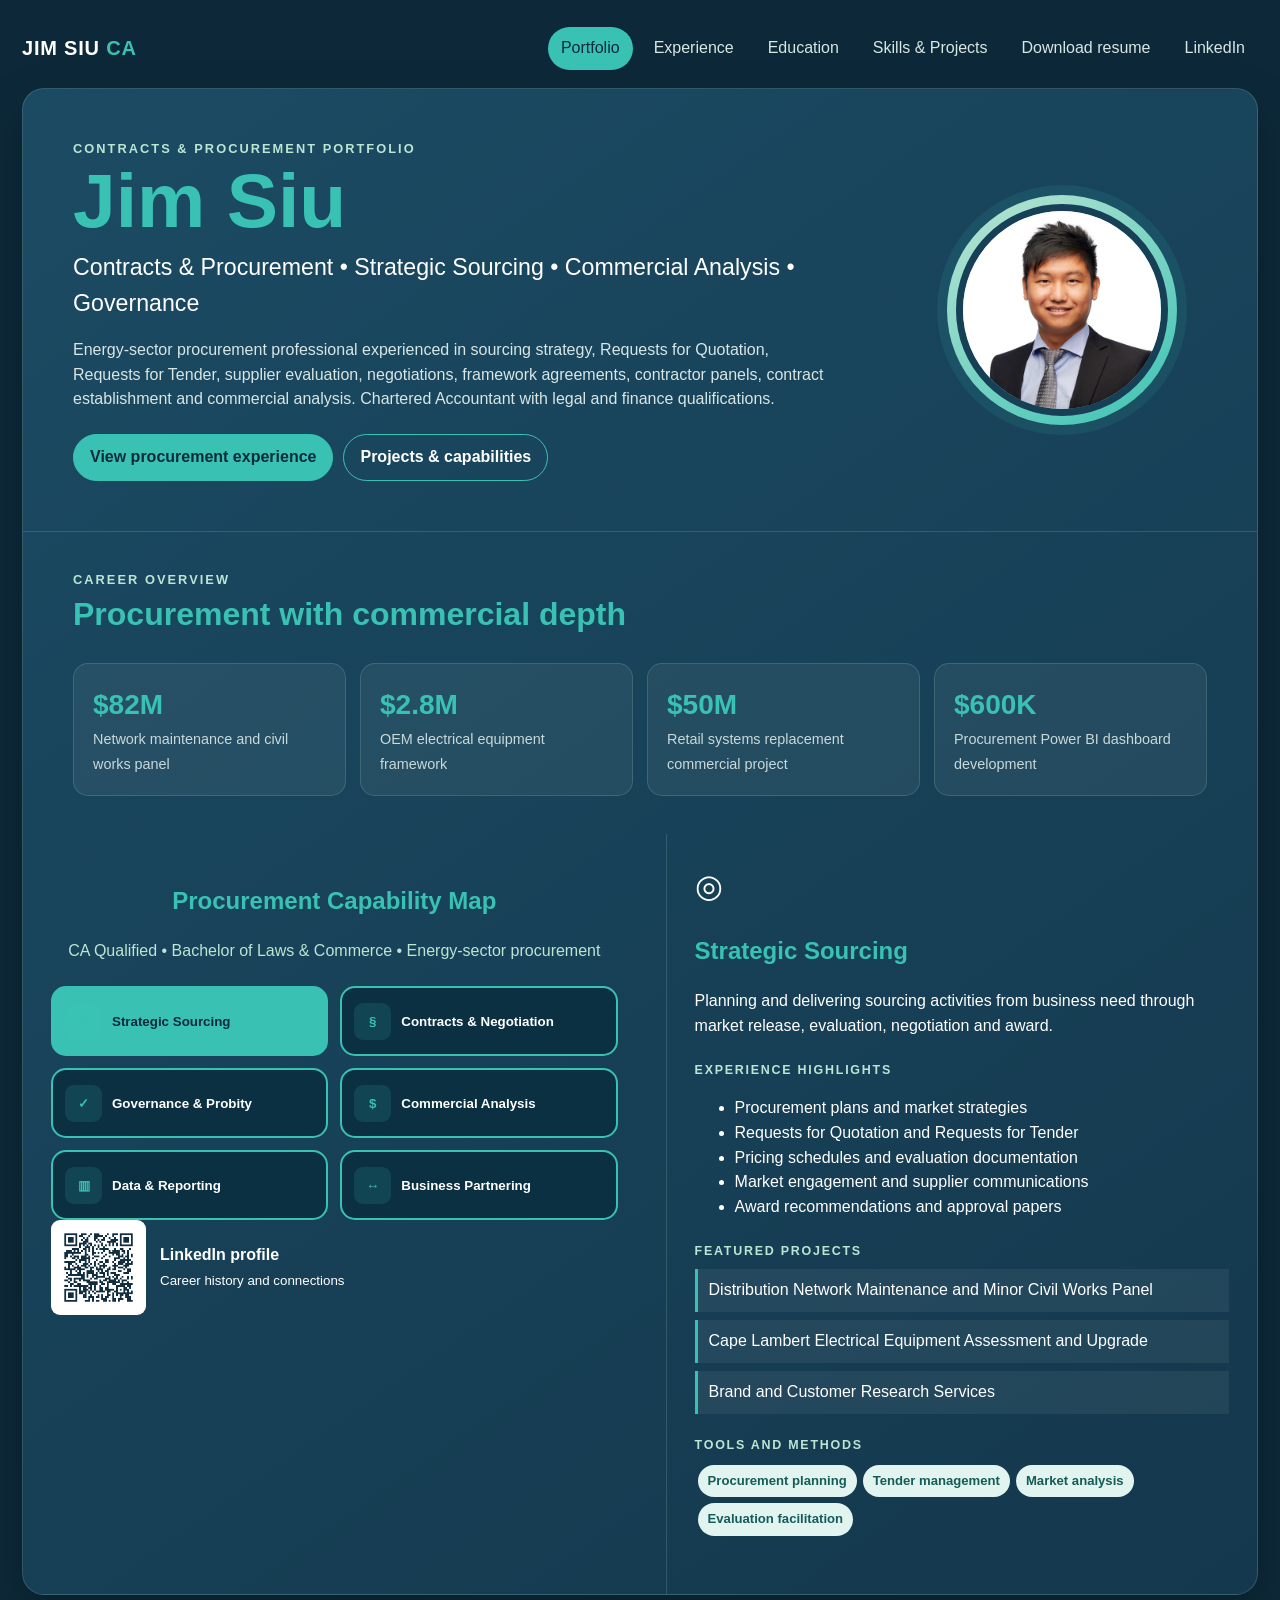
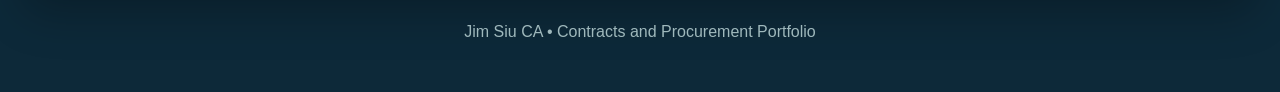
==== index.html @ 6fbc2d24 "Add files via upload" ====
<!doctype html><html lang="en"><head><meta charset="utf-8"><meta name="viewport" content="width=device-width,initial-scale=1"><meta name="description" content="Jim Siu contracts and procurement career portfolio"><title>Jim Siu | Portfolio</title><link rel="stylesheet" href="styles.css"></head><body><a class="skip" href="#main">Skip to content</a><div class="wrap"><header class="top"><a class="brand" href="index.html">JIM SIU <span>CA</span></a><nav class="nav" aria-label="Primary"><a href="index.html" class="active">Portfolio</a><a href="experience.html">Experience</a><a href="education.html">Education</a><a href="skills.html">Skills & Projects</a><a href="Jim_Siu_Resume_Procurement.docx">Download resume</a><a href="http://www.linkedin.com/in/jim-gim-seng-siu" target="_blank" rel="noopener">LinkedIn</a></nav></header><main id="main" class="page"><section class="hero"><div><div class="kicker">Contracts & Procurement Portfolio</div><h1>Jim Siu</h1><h2>Contracts & Procurement • Strategic Sourcing • Commercial Analysis • Governance</h2><p>Energy-sector procurement professional experienced in sourcing strategy, Requests for Quotation, Requests for Tender, supplier evaluation, negotiations, framework agreements, contractor panels, contract establishment and commercial analysis. Chartered Accountant with legal and finance qualifications.</p><div class="buttons"><a class="btn primary" href="experience.html">View procurement experience</a><a class="btn secondary" href="skills.html">Projects & capabilities</a></div></div><div class="portrait"><img src="[data-uri]" alt="Professional portrait"></div></section>
<section class="section"><div class="kicker">Career overview</div><h2>Procurement with commercial depth</h2><div class="metrics"><div><strong>$82M</strong><span>Network maintenance and civil works panel</span></div><div><strong>$2.8M</strong><span>OEM electrical equipment framework</span></div><div><strong>$50M</strong><span>Retail systems replacement commercial project</span></div><div><strong>$600K</strong><span>Procurement Power BI dashboard development</span></div></div></section>
<section class="dashboard"><div class="map"><h2>Procurement Capability Map</h2><p class="credential">CA Qualified • Bachelor of Laws & Commerce • Energy-sector procurement</p><div class="nodes" id="nodes"></div><div class="qr"><img src="[data-uri]" alt="QR code for LinkedIn"><span><strong>LinkedIn profile</strong><br><small>Career history and connections</small></span></div></div><aside class="panel" aria-live="polite"><div id="panelContent"></div></aside></section>
<script>const profile={
"sourcing":{"title":"Strategic Sourcing","icon":"◎","summary":"Planning and delivering sourcing activities from business need through market release, evaluation, negotiation and award.","points":["Procurement plans and market strategies","Requests for Quotation and Requests for Tender","Pricing schedules and evaluation documentation","Market engagement and supplier communications","Award recommendations and approval papers"],"projects":["Distribution Network Maintenance and Minor Civil Works Panel","Cape Lambert Electrical Equipment Assessment and Upgrade","Brand and Customer Research Services"],"tools":["Procurement planning","Tender management","Market analysis","Evaluation facilitation"]},
"contracts":{"title":"Contracts & Negotiation","icon":"§","summary":"Developing practical contracting arrangements and supporting negotiations on pricing, risk and proposed contract changes.","points":["Framework agreements and contractor panels","Contract departures and negotiation support","Supplier clarifications and contract execution","Commercial terms, pricing and risk allocation","Contract and sourcing records in PRISM"],"projects":["Schneider Electric OEM Framework","Composite Crossarms Supply Agreement","Retail Systems Replacement"],"tools":["Contract review","Negotiation plans","PRISM","Legal coordination"]},
"governance":{"title":"Governance & Probity","icon":"✓","summary":"Maintaining fair, transparent and well-documented procurement processes.","points":["Probity and conflict-of-interest controls","Clear technical and commercial evaluation records","Value-for-money assessments","WA State Government procurement procedures and exemptions","Compliance monitoring for retrospective, split and modified purchase orders"],"projects":["Multi-supplier panel evaluation and award","Procurement compliance reporting","Tender close-out and lessons learnt"],"tools":["Approval records","Evaluation reports","WAIPS","Audit-ready documentation"]},
"commercial":{"title":"Commercial Analysis","icon":"$","summary":"Using finance and analytical capability to test pricing, cost drivers and long-term commercial outcomes.","points":["Supplier pricing and spend analysis","Whole-of-life cost modelling","Commercial scenario and sensitivity analysis","Business cases and funding analysis","Stakeholder-ready recommendations"],"projects":["$25M transport tender pricing model","$80M underground power financial model","$25M Leederville development EOI"],"tools":["Advanced Excel","Financial modelling","Power Query","Benchmarking"]},
"analytics":{"title":"Data & Reporting","icon":"▥","summary":"Improving procurement visibility through dashboards, data analysis and simple stakeholder reporting.","points":["Product owner for procurement Power BI dashboards","Spend Insights Pack","Procurement pipeline and contract expiry reporting","Supplier, contract and purchasing compliance analytics","Excel and Power BI support and training"],"projects":["Five-dashboard procurement reporting suite","PowerForward savings dashboard","Cost optimisation and restructure analysis"],"tools":["Power BI","DAX","SQL","Power Query","Power Automate"]},
"partnering":{"title":"Business Partnering","icon":"↔","summary":"Working with multidisciplinary teams to define requirements, manage risk and deliver practical commercial outcomes.","points":["Operations, Technology and Customer portfolios","Engineering, legal, finance, safety and supply-chain coordination","Supplier and contractor relationships","Procurement pipeline and contract expiry engagement","Clear advice in changing project environments"],"projects":["Operations portfolio continuity","Retail systems replacement","Regional panel refresh"],"tools":["Stakeholder engagement","Facilitation","Commercial advice","Training"]}
};const nodes=document.getElementById('nodes'),panel=document.getElementById('panelContent');Object.entries(profile).forEach(([key,x],i)=>{const b=document.createElement('button');b.className='node'+(i===0?' active':'');b.innerHTML=`<span class="node-icon">${x.icon}</span>${x.title}`;b.onclick=()=>selectNode(key,b);nodes.appendChild(b)});function selectNode(k,b){document.querySelectorAll('.node').forEach(n=>n.classList.remove('active'));b.classList.add('active');const x=profile[k];panel.innerHTML=`<div class="panel-icon">${x.icon}</div><h2>${x.title}</h2><p>${x.summary}</p><div class="section-title">Experience highlights</div><ul>${x.points.map(v=>`<li>${v}</li>`).join('')}</ul><div class="section-title">Featured projects</div>${x.projects.map(v=>`<div class="project">${v}</div>`).join('')}<div class="section-title">Tools and methods</div>${x.tools.map(v=>`<span class="chip">${v}</span>`).join('')}`;if(innerWidth<901)panel.scrollIntoView({behavior:'smooth'})}selectNode('sourcing',document.querySelector('.node'));</script></main><footer>Jim Siu CA • Contracts and Procurement Portfolio</footer></div></body></html>
---- styles.css ----
:root{--navy:#0d2939;--navy2:#173f55;--teal:#39c2b4;--mint:#bce5d3;--paper:#f4f8f7;--ink:#243940;--muted:#b9cccf;--white:#fff;--line:rgba(188,229,211,.17)}
*{box-sizing:border-box}html{scroll-behavior:smooth}body{margin:0;font-family:Segoe UI,Aptos,Arial,sans-serif;background:var(--navy);color:#fff;line-height:1.55}a{color:inherit}.wrap{width:min(1280px,100%);margin:auto;padding:22px}.top{display:flex;align-items:center;justify-content:space-between;gap:20px;padding:5px 0 18px}.brand{text-decoration:none;font-size:1.25rem;font-weight:850;letter-spacing:.04em}.brand span{color:var(--teal)}.nav{display:flex;gap:8px;flex-wrap:wrap}.nav a{padding:9px 13px;border-radius:999px;text-decoration:none;color:#d8e6e4}.nav a:hover,.nav a.active{background:var(--teal);color:#082b3a}.page{background:linear-gradient(145deg,#1b4b63,#14384d);border:1px solid var(--line);border-radius:22px;box-shadow:0 18px 45px rgba(0,0,0,.25);overflow:hidden}.hero{padding:50px;display:grid;grid-template-columns:1fr 260px;gap:36px;align-items:center}.kicker{color:var(--mint);text-transform:uppercase;letter-spacing:.16em;font-weight:800;font-size:.8rem}.hero h1{font-size:clamp(2.5rem,6vw,5.3rem);line-height:.95;margin:.35rem 0;color:var(--teal)}.hero h2{font-size:1.45rem;margin:.8rem 0;font-weight:500}.hero p{max-width:760px;color:#d8e6e4}.portrait{width:230px;height:230px;border-radius:50%;padding:9px;background:linear-gradient(145deg,var(--mint),var(--teal));box-shadow:0 0 0 10px rgba(57,194,180,.11)}.portrait img{width:100%;height:100%;object-fit:cover;object-position:center 22%;border-radius:50%;border:7px solid var(--navy2)}.buttons{display:flex;gap:10px;flex-wrap:wrap;margin-top:22px}.btn{display:inline-flex;padding:10px 16px;border-radius:999px;text-decoration:none;font-weight:750;border:1px solid var(--teal)}.btn.primary{background:var(--teal);color:#082b3a}.btn.secondary{color:#fff}.section{padding:38px 50px;border-top:1px solid var(--line)}.section h2{color:var(--teal);font-size:2rem;margin:0 0 8px}.section-lead{color:#c8d9da;max-width:820px}.cards{display:grid;grid-template-columns:repeat(2,minmax(0,1fr));gap:16px;margin-top:24px}.card{background:rgba(255,255,255,.06);border:1px solid var(--line);border-radius:16px;padding:22px}.card h3{margin:0;color:var(--mint)}.card .meta{color:#a9c3c6;font-size:.9rem;margin:.3rem 0 1rem}.card ul{padding-left:1.2rem;margin:.5rem 0}.card li{margin:.4rem 0}.timeline{display:grid;gap:17px;margin-top:26px}.role{display:grid;grid-template-columns:150px 1fr;gap:22px;padding:22px;border-left:3px solid var(--teal);background:rgba(255,255,255,.055);border-radius:0 14px 14px 0}.role .dates{color:var(--mint);font-weight:800}.role h3{margin:0}.role h4{margin:.15rem 0 .8rem;color:#b9cccf;font-weight:600}.tags{display:flex;flex-wrap:wrap;gap:8px}.tag{background:#e1f4ef;color:#155b57;padding:6px 10px;border-radius:999px;font-size:.82rem;font-weight:700}.edu-grid{display:grid;grid-template-columns:repeat(2,minmax(0,1fr));gap:18px;margin-top:25px}.achievement{border-left:3px solid var(--teal);padding-left:14px;margin-top:14px}.qr{display:flex;gap:14px;align-items:center}.qr img{width:95px;background:#fff;padding:6px;border-radius:9px}footer{text-align:center;color:#9fb8bc;padding:25px}.skip{position:absolute;left:-9999px}.skip:focus{left:10px;top:10px;background:#fff;color:#000;padding:8px;z-index:99}
.dashboard{display:grid;grid-template-columns:minmax(0,1fr) minmax(390px,.95fr);gap:20px}.map,.panel{padding:28px}.map .portrait{margin:auto}.map h2{text-align:center;color:var(--teal)}.credential{text-align:center;color:var(--mint)}.nodes{display:grid;grid-template-columns:repeat(2,minmax(0,1fr));gap:12px;margin-top:22px}.node{min-height:70px;border:2px solid var(--teal);border-radius:15px;background:#0b3042;color:#fff;padding:12px;text-align:left;cursor:pointer;font-weight:750;display:flex;align-items:center;gap:10px}.node-icon{display:grid;place-items:center;width:37px;height:37px;border-radius:9px;background:rgba(57,194,180,.14);color:var(--teal)}.node:hover,.node.active{background:var(--teal);color:#082b3a}.panel{border-left:1px solid var(--line);min-height:760px}.panel h2{color:var(--teal)}.panel-icon{font-size:2rem}.panel .section-title{color:var(--mint);font-size:.78rem;text-transform:uppercase;letter-spacing:.14em;font-weight:800;margin:22px 0 7px}.project{background:rgba(255,255,255,.06);border-left:3px solid var(--teal);padding:9px 11px;margin:8px 0}.chip{display:inline-block;background:#e1f4ef;color:#155b57;padding:6px 10px;border-radius:999px;font-size:.82rem;font-weight:700;margin:3px}
@media(max-width:900px){.hero,.dashboard{grid-template-columns:1fr}.portrait{margin:auto}.hero{text-align:center}.hero p{margin-left:auto;margin-right:auto}.buttons{justify-content:center}.panel{border-left:0;border-top:1px solid var(--line);min-height:0}.cards,.edu-grid{grid-template-columns:1fr}.role{grid-template-columns:1fr}.section,.hero{padding:30px}.top{align-items:flex-start;flex-direction:column}}
@media(max-width:560px){.wrap{padding:12px}.nodes{grid-template-columns:1fr}.section,.hero,.map,.panel{padding:20px}.nav a{padding:7px 9px;font-size:.88rem}}

.metrics{display:grid;grid-template-columns:repeat(4,1fr);gap:14px;margin-top:24px}.metrics div{background:rgba(255,255,255,.06);border:1px solid var(--line);border-radius:15px;padding:19px}.metrics strong,.value{display:block;color:var(--teal);font-size:1.75rem;font-weight:850}.metrics span{color:#c8d9da;font-size:.9rem}.project-grid .card{position:relative}.project-grid .value{margin-bottom:5px}@media(max-width:900px){.metrics{grid-template-columns:repeat(2,1fr)}}@media(max-width:560px){.metrics{grid-template-columns:1fr}}
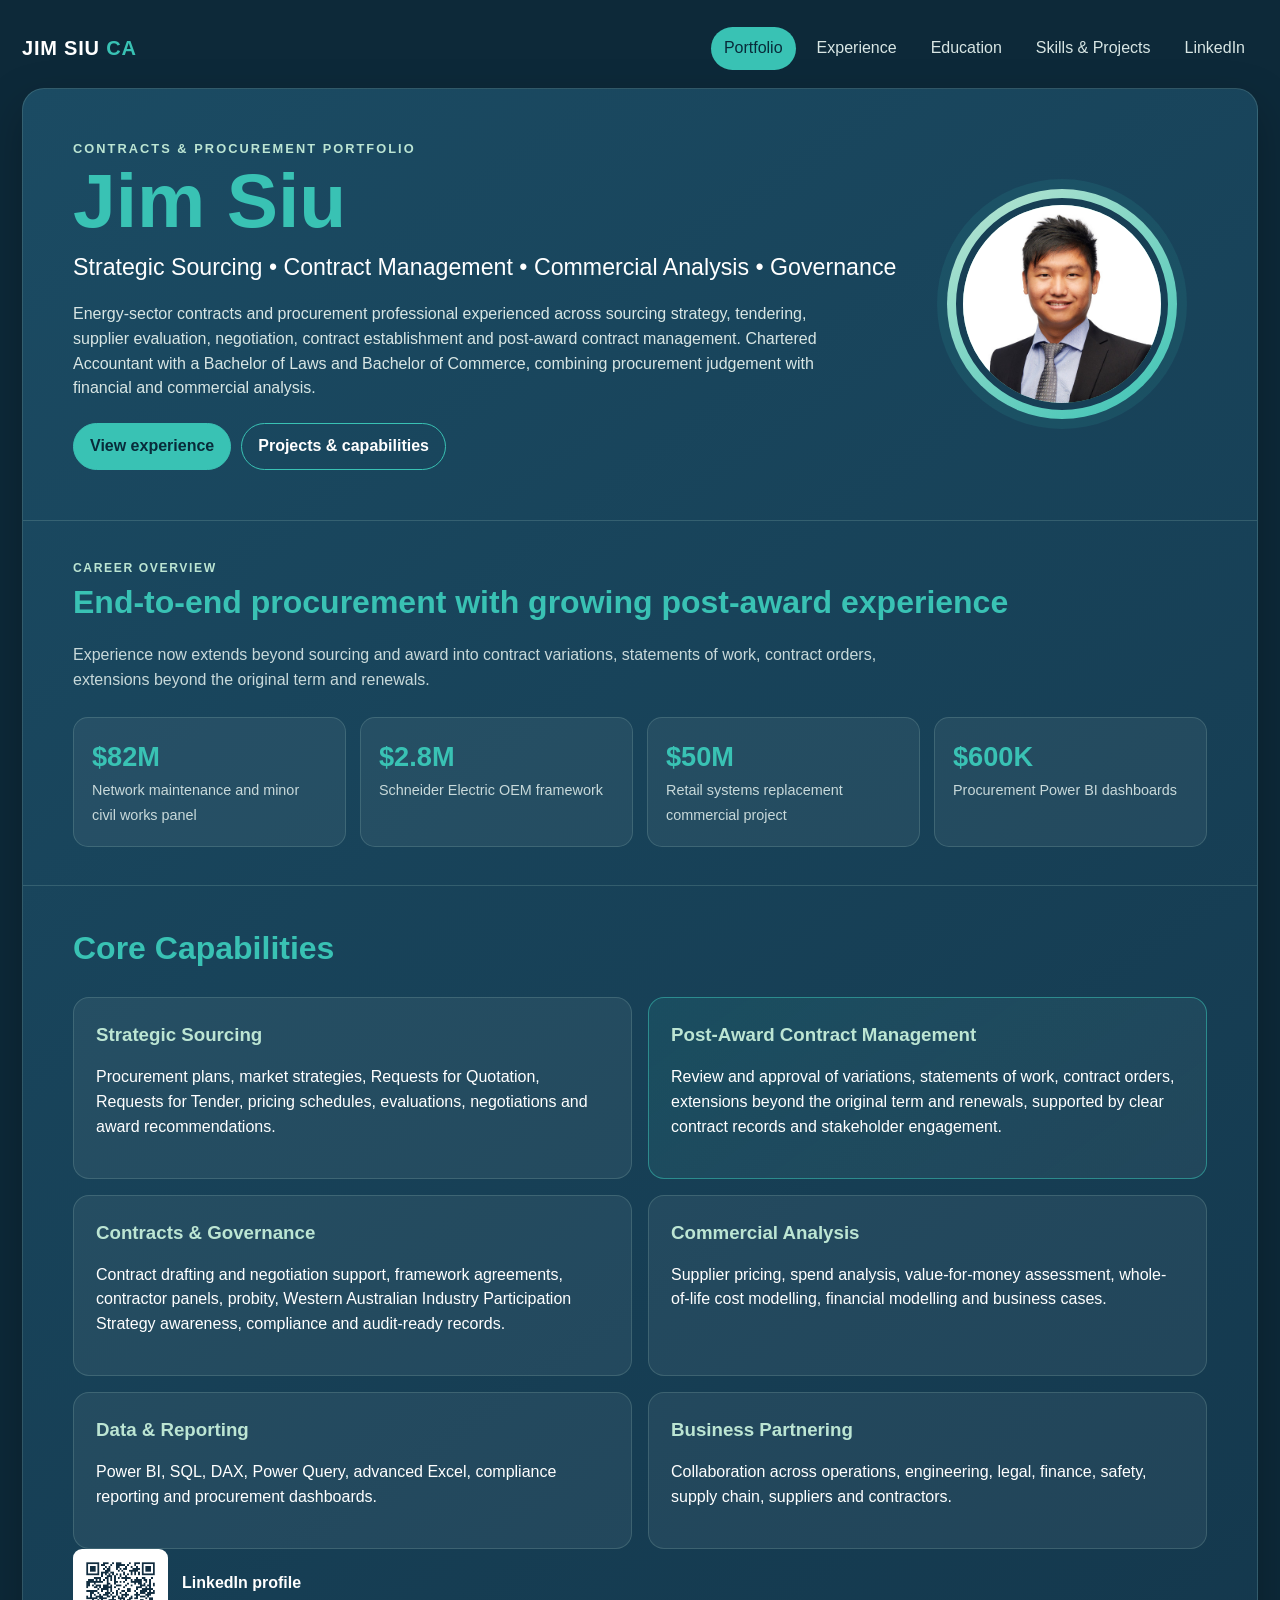
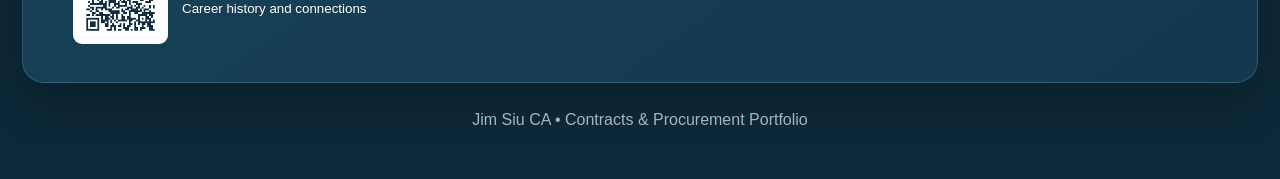
==== commit e852d6a5: "Add files via upload" ====
--- a/index.html
+++ b/index.html
@@ -1,11 +1,3 @@
-<!doctype html><html lang="en"><head><meta charset="utf-8"><meta name="viewport" content="width=device-width,initial-scale=1"><meta name="description" content="Jim Siu contracts and procurement career portfolio"><title>Jim Siu | Portfolio</title><link rel="stylesheet" href="styles.css"></head><body><a class="skip" href="#main">Skip to content</a><div class="wrap"><header class="top"><a class="brand" href="index.html">JIM SIU <span>CA</span></a><nav class="nav" aria-label="Primary"><a href="index.html" class="active">Portfolio</a><a href="experience.html">Experience</a><a href="education.html">Education</a><a href="skills.html">Skills & Projects</a><a href="Jim_Siu_Resume_Procurement.docx">Download resume</a><a href="http://www.linkedin.com/in/jim-gim-seng-siu" target="_blank" rel="noopener">LinkedIn</a></nav></header><main id="main" class="page"><section class="hero"><div><div class="kicker">Contracts & Procurement Portfolio</div><h1>Jim Siu</h1><h2>Contracts & Procurement • Strategic Sourcing • Commercial Analysis • Governance</h2><p>Energy-sector procurement professional experienced in sourcing strategy, Requests for Quotation, Requests for Tender, supplier evaluation, negotiations, framework agreements, contractor panels, contract establishment and commercial analysis. Chartered Accountant with legal and finance qualifications.</p><div class="buttons"><a class="btn primary" href="experience.html">View procurement experience</a><a class="btn secondary" href="skills.html">Projects & capabilities</a></div></div><div class="portrait"><img src="[data-uri]" alt="Professional portrait"></div></section>
-<section class="section"><div class="kicker">Career overview</div><h2>Procurement with commercial depth</h2><div class="metrics"><div><strong>$82M</strong><span>Network maintenance and civil works panel</span></div><div><strong>$2.8M</strong><span>OEM electrical equipment framework</span></div><div><strong>$50M</strong><span>Retail systems replacement commercial project</span></div><div><strong>$600K</strong><span>Procurement Power BI dashboard development</span></div></div></section>
-<section class="dashboard"><div class="map"><h2>Procurement Capability Map</h2><p class="credential">CA Qualified • Bachelor of Laws & Commerce • Energy-sector procurement</p><div class="nodes" id="nodes"></div><div class="qr"><img src="[data-uri]" alt="QR code for LinkedIn"><span><strong>LinkedIn profile</strong><br><small>Career history and connections</small></span></div></div><aside class="panel" aria-live="polite"><div id="panelContent"></div></aside></section>
-<script>const profile={
-"sourcing":{"title":"Strategic Sourcing","icon":"◎","summary":"Planning and delivering sourcing activities from business need through market release, evaluation, negotiation and award.","points":["Procurement plans and market strategies","Requests for Quotation and Requests for Tender","Pricing schedules and evaluation documentation","Market engagement and supplier communications","Award recommendations and approval papers"],"projects":["Distribution Network Maintenance and Minor Civil Works Panel","Cape Lambert Electrical Equipment Assessment and Upgrade","Brand and Customer Research Services"],"tools":["Procurement planning","Tender management","Market analysis","Evaluation facilitation"]},
-"contracts":{"title":"Contracts & Negotiation","icon":"§","summary":"Developing practical contracting arrangements and supporting negotiations on pricing, risk and proposed contract changes.","points":["Framework agreements and contractor panels","Contract departures and negotiation support","Supplier clarifications and contract execution","Commercial terms, pricing and risk allocation","Contract and sourcing records in PRISM"],"projects":["Schneider Electric OEM Framework","Composite Crossarms Supply Agreement","Retail Systems Replacement"],"tools":["Contract review","Negotiation plans","PRISM","Legal coordination"]},
-"governance":{"title":"Governance & Probity","icon":"✓","summary":"Maintaining fair, transparent and well-documented procurement processes.","points":["Probity and conflict-of-interest controls","Clear technical and commercial evaluation records","Value-for-money assessments","WA State Government procurement procedures and exemptions","Compliance monitoring for retrospective, split and modified purchase orders"],"projects":["Multi-supplier panel evaluation and award","Procurement compliance reporting","Tender close-out and lessons learnt"],"tools":["Approval records","Evaluation reports","WAIPS","Audit-ready documentation"]},
-"commercial":{"title":"Commercial Analysis","icon":"$","summary":"Using finance and analytical capability to test pricing, cost drivers and long-term commercial outcomes.","points":["Supplier pricing and spend analysis","Whole-of-life cost modelling","Commercial scenario and sensitivity analysis","Business cases and funding analysis","Stakeholder-ready recommendations"],"projects":["$25M transport tender pricing model","$80M underground power financial model","$25M Leederville development EOI"],"tools":["Advanced Excel","Financial modelling","Power Query","Benchmarking"]},
-"analytics":{"title":"Data & Reporting","icon":"▥","summary":"Improving procurement visibility through dashboards, data analysis and simple stakeholder reporting.","points":["Product owner for procurement Power BI dashboards","Spend Insights Pack","Procurement pipeline and contract expiry reporting","Supplier, contract and purchasing compliance analytics","Excel and Power BI support and training"],"projects":["Five-dashboard procurement reporting suite","PowerForward savings dashboard","Cost optimisation and restructure analysis"],"tools":["Power BI","DAX","SQL","Power Query","Power Automate"]},
-"partnering":{"title":"Business Partnering","icon":"↔","summary":"Working with multidisciplinary teams to define requirements, manage risk and deliver practical commercial outcomes.","points":["Operations, Technology and Customer portfolios","Engineering, legal, finance, safety and supply-chain coordination","Supplier and contractor relationships","Procurement pipeline and contract expiry engagement","Clear advice in changing project environments"],"projects":["Operations portfolio continuity","Retail systems replacement","Regional panel refresh"],"tools":["Stakeholder engagement","Facilitation","Commercial advice","Training"]}
-};const nodes=document.getElementById('nodes'),panel=document.getElementById('panelContent');Object.entries(profile).forEach(([key,x],i)=>{const b=document.createElement('button');b.className='node'+(i===0?' active':'');b.innerHTML=`<span class="node-icon">${x.icon}</span>${x.title}`;b.onclick=()=>selectNode(key,b);nodes.appendChild(b)});function selectNode(k,b){document.querySelectorAll('.node').forEach(n=>n.classList.remove('active'));b.classList.add('active');const x=profile[k];panel.innerHTML=`<div class="panel-icon">${x.icon}</div><h2>${x.title}</h2><p>${x.summary}</p><div class="section-title">Experience highlights</div><ul>${x.points.map(v=>`<li>${v}</li>`).join('')}</ul><div class="section-title">Featured projects</div>${x.projects.map(v=>`<div class="project">${v}</div>`).join('')}<div class="section-title">Tools and methods</div>${x.tools.map(v=>`<span class="chip">${v}</span>`).join('')}`;if(innerWidth<901)panel.scrollIntoView({behavior:'smooth'})}selectNode('sourcing',document.querySelector('.node'));</script></main><footer>Jim Siu CA • Contracts and Procurement Portfolio</footer></div></body></html>+<!doctype html><html lang="en"><head><meta charset="utf-8"><meta name="viewport" content="width=device-width,initial-scale=1"><meta name="description" content="Jim Siu contracts and procurement portfolio"><title>Jim Siu | Portfolio</title><link rel="stylesheet" href="styles.css"></head><body><a class="skip" href="#main">Skip to content</a><div class="wrap"><header class="top"><a class="brand" href="index.html">JIM SIU <span>CA</span></a><nav class="nav" aria-label="Primary"><a href="index.html" class="active">Portfolio</a><a href="experience.html">Experience</a><a href="education.html">Education</a><a href="skills.html">Skills & Projects</a><a href="https://www.linkedin.com/in/jim-siu-6142bab9" target="_blank" rel="noopener">LinkedIn</a></nav></header><main id="main" class="page"><section class="hero"><div><div class="kicker">Contracts & Procurement Portfolio</div><h1>Jim Siu</h1><h2>Strategic Sourcing • Contract Management • Commercial Analysis • Governance</h2><p>Energy-sector contracts and procurement professional experienced across sourcing strategy, tendering, supplier evaluation, negotiation, contract establishment and post-award contract management. Chartered Accountant with a Bachelor of Laws and Bachelor of Commerce, combining procurement judgement with financial and commercial analysis.</p><div class="buttons"><a class="btn primary" href="experience.html">View experience</a><a class="btn secondary" href="skills.html">Projects & capabilities</a></div></div><div class="portrait"><img src="[data-uri]" alt="Professional portrait"></div></section>
+<section class="section"><div class="eyebrow">Career overview</div><h2>End-to-end procurement with growing post-award experience</h2><p class="section-lead">Experience now extends beyond sourcing and award into contract variations, statements of work, contract orders, extensions beyond the original term and renewals.</p><div class="metrics"><div><strong>$82M</strong><span>Network maintenance and minor civil works panel</span></div><div><strong>$2.8M</strong><span>Schneider Electric OEM framework</span></div><div><strong>$50M</strong><span>Retail systems replacement commercial project</span></div><div><strong>$600K</strong><span>Procurement Power BI dashboards</span></div></div></section>
+<section class="section"><h2>Core Capabilities</h2><div class="cards"><article class="card"><h3>Strategic Sourcing</h3><p>Procurement plans, market strategies, Requests for Quotation, Requests for Tender, pricing schedules, evaluations, negotiations and award recommendations.</p></article><article class="card postaward"><h3>Post-Award Contract Management</h3><p>Review and approval of variations, statements of work, contract orders, extensions beyond the original term and renewals, supported by clear contract records and stakeholder engagement.</p></article><article class="card"><h3>Contracts & Governance</h3><p>Contract drafting and negotiation support, framework agreements, contractor panels, probity, Western Australian Industry Participation Strategy awareness, compliance and audit-ready records.</p></article><article class="card"><h3>Commercial Analysis</h3><p>Supplier pricing, spend analysis, value-for-money assessment, whole-of-life cost modelling, financial modelling and business cases.</p></article><article class="card"><h3>Data & Reporting</h3><p>Power BI, SQL, DAX, Power Query, advanced Excel, compliance reporting and procurement dashboards.</p></article><article class="card"><h3>Business Partnering</h3><p>Collaboration across operations, engineering, legal, finance, safety, supply chain, suppliers and contractors.</p></article></div><div class="qr"><img src="[data-uri]" alt="QR code for LinkedIn"><span><strong>LinkedIn profile</strong><br><small>Career history and connections</small></span></div></section></main><footer>Jim Siu CA • Contracts & Procurement Portfolio</footer></div></body></html>
--- a/styles.css
+++ b/styles.css
@@ -5,4 +5,4 @@
 @media(max-width:900px){.hero,.dashboard{grid-template-columns:1fr}.portrait{margin:auto}.hero{text-align:center}.hero p{margin-left:auto;margin-right:auto}.buttons{justify-content:center}.panel{border-left:0;border-top:1px solid var(--line);min-height:0}.cards,.edu-grid{grid-template-columns:1fr}.role{grid-template-columns:1fr}.section,.hero{padding:30px}.top{align-items:flex-start;flex-direction:column}}
 @media(max-width:560px){.wrap{padding:12px}.nodes{grid-template-columns:1fr}.section,.hero,.map,.panel{padding:20px}.nav a{padding:7px 9px;font-size:.88rem}}
 
-.metrics{display:grid;grid-template-columns:repeat(4,1fr);gap:14px;margin-top:24px}.metrics div{background:rgba(255,255,255,.06);border:1px solid var(--line);border-radius:15px;padding:19px}.metrics strong,.value{display:block;color:var(--teal);font-size:1.75rem;font-weight:850}.metrics span{color:#c8d9da;font-size:.9rem}.project-grid .card{position:relative}.project-grid .value{margin-bottom:5px}@media(max-width:900px){.metrics{grid-template-columns:repeat(2,1fr)}}@media(max-width:560px){.metrics{grid-template-columns:1fr}}+.metrics{display:grid;grid-template-columns:repeat(4,1fr);gap:14px;margin-top:24px}.metrics div{background:rgba(255,255,255,.06);border:1px solid var(--line);border-radius:15px;padding:18px}.metrics strong,.value{display:block;color:var(--teal);font-size:1.7rem;font-weight:850}.metrics span{color:#c8d9da;font-size:.9rem}.postaward{border-color:rgba(57,194,180,.55);background:linear-gradient(145deg,rgba(57,194,180,.10),rgba(255,255,255,.055))}.eyebrow{color:var(--mint);font-size:.76rem;text-transform:uppercase;letter-spacing:.13em;font-weight:800}.callout{margin-top:18px;padding:17px 19px;border-left:4px solid var(--teal);background:rgba(255,255,255,.055);border-radius:0 12px 12px 0}.project-grid .card{position:relative}.project-grid .value{margin-bottom:4px}@media(max-width:900px){.metrics{grid-template-columns:repeat(2,1fr)}}@media(max-width:560px){.metrics{grid-template-columns:1fr}}
